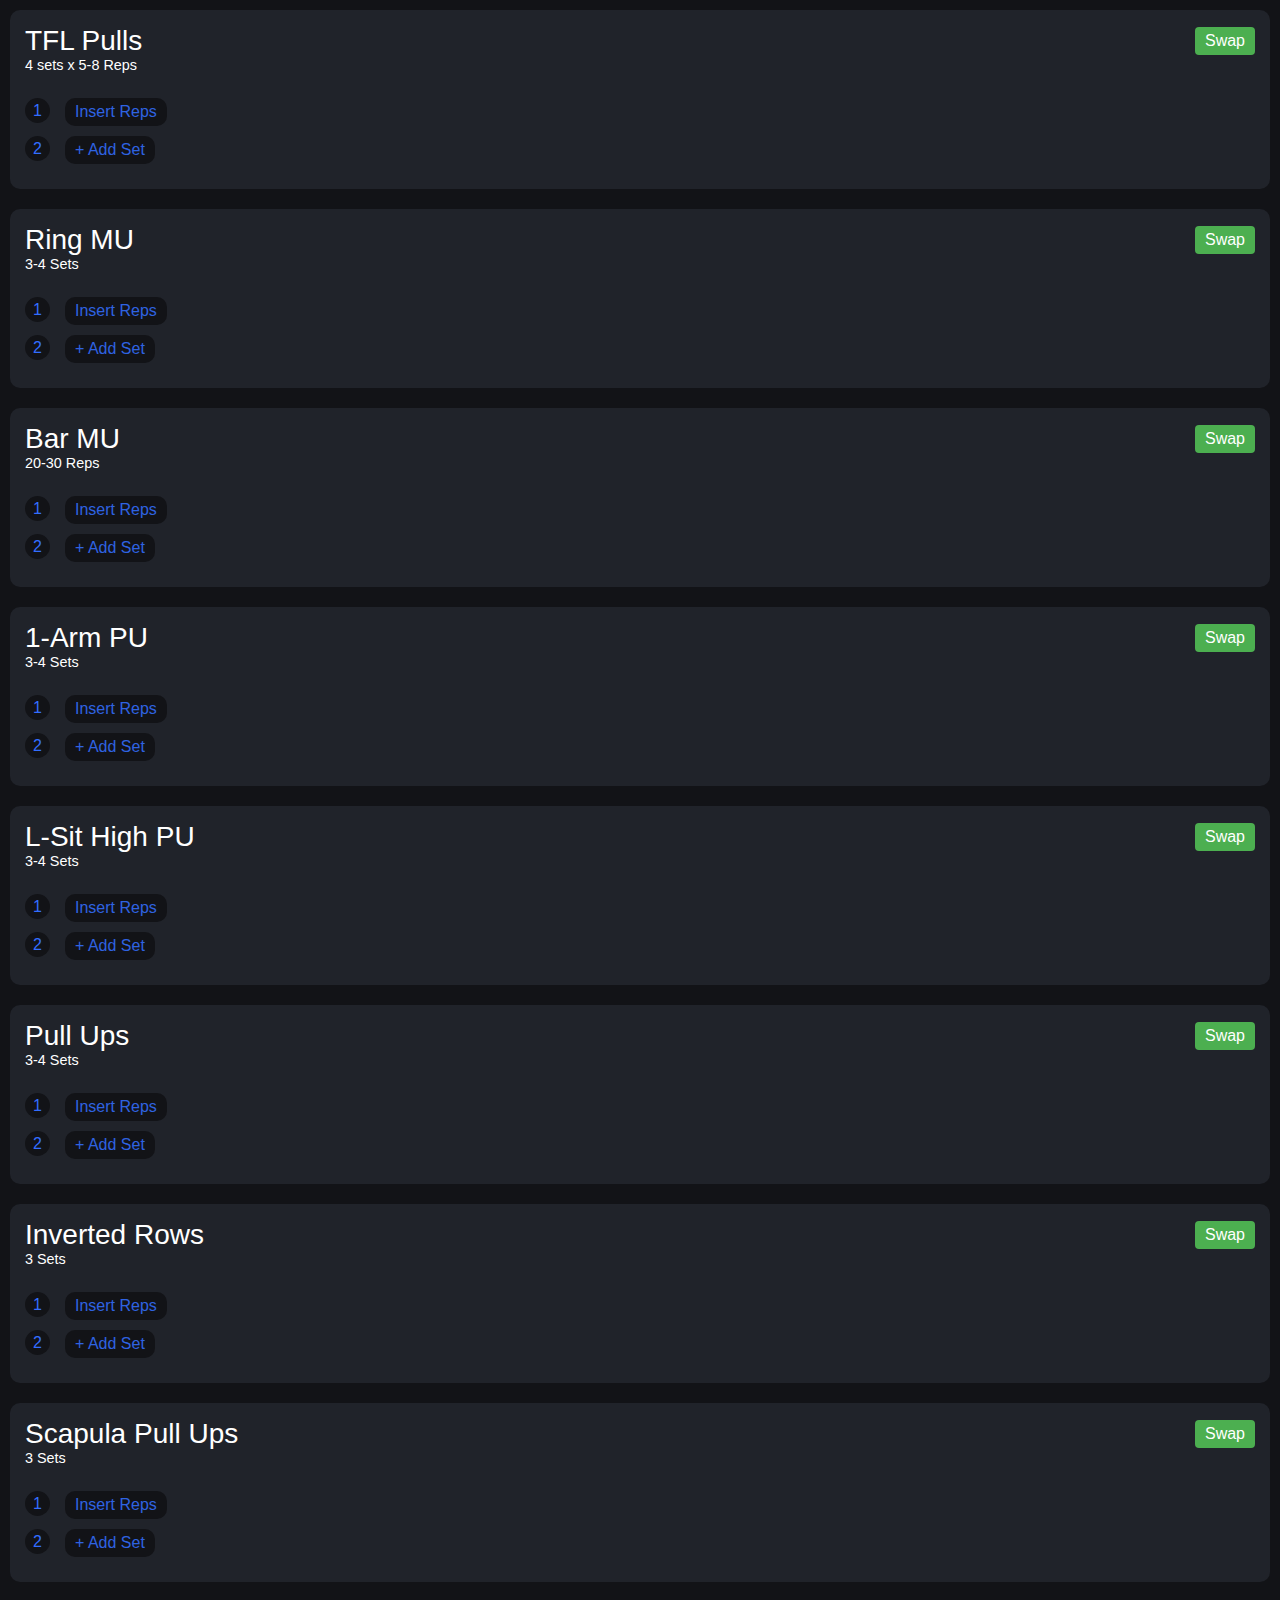
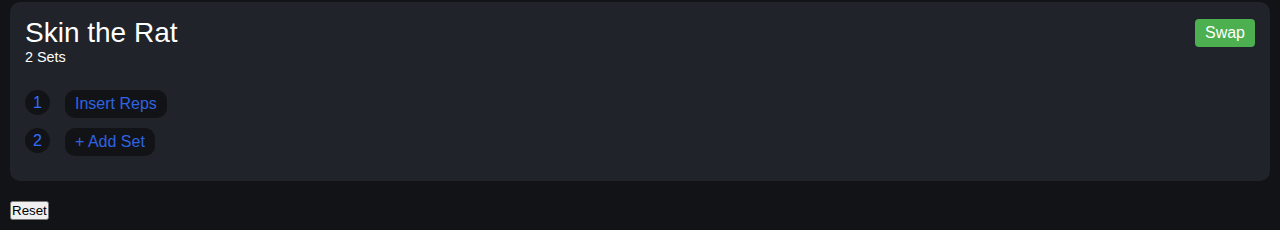
==== index.html @ 36459b15 "Update index.html" ====
<!DOCTYPE html>
<html lang="en">
<head>
    <meta charset="UTF-8">
    <meta name="viewport" content="width=device-width, initial-scale=1.0">
    <title>Workout Tracker</title>
    <link rel="stylesheet" href="modified_styles.css">
</head>
<body>

    <div class="main-content">
      <!-- Exercise Block for TFL Pulls -->
      <div class="exercise-container">
          <div class="exercise-header-flex">
            <div class="exercise-header" id="tfl-pulls-header">TFL Pulls</div>
              <button onclick="swapExercise(this)" class="swap-btn">Swap</button>
          </div>
          <div class="exercise-instructions">4 sets x 5-8 Reps</div>
          <!-- Instructions added here -->
          <ul class="sets-container" id="tfl-pulls-sets">
              <!-- Automatically numbered sets with 'Insert Reps' placeholder -->
              <li class="set">
                <div id="tfl-pulls-set-1" class="rep-info" onclick="editSet(this)">Insert Reps</div>
              </li>
              <!-- The '+ add' button -->
              <li class="set add-set">
                  <div class="rep-info" onclick="addSet('tfl-pulls-sets')">+ Add Set</div>
              </li>
          </ul>
      </div>



        <!-- Exercise Block for Ring MU -->
        <div class="exercise-container">
          <div class="exercise-header-flex">
            <div class="exercise-header" id="ring-mu-header">Ring MU</div>
            <button onclick="swapExercise(this)" class="swap-btn">Swap</button>
          </div>
          <div class="exercise-instructions">3-4 Sets</div>
<!-- Instructions added here -->
            <ul class="sets-container" id="ring-mu-sets">
                <!-- Automatically numbered sets with 'Insert Reps' placeholder -->
                <li class="set">
                  <div id="ring-mu-set-1" class="rep-info" onclick="editSet(this)">Insert Reps</div>
                </li>
                <!-- The '+ add' button -->
                <li class="set add-set">
                    <div class="rep-info"  onclick="addSet('ring-mu-sets')">+ Add Set</div>
                </li>
            </ul>
        </div>

        <!-- Exercise Block for Bar MU -->
        <div class="exercise-container">
          <div class="exercise-header-flex">
            <div class="exercise-header" id="bar-mu-header">Bar MU</div>
            <button onclick="swapExercise(this)" class="swap-btn">Swap</button>
          </div>
          <div class="exercise-instructions">20-30 Reps</div>
<!-- Instructions added here -->
            <ul class="sets-container" id="bar-mu-sets">
                <!-- Automatically numbered sets with 'Insert Reps' placeholder -->
                <li class="set">
                  <div id="bar-mu-set-1" class="rep-info" onclick="editSet(this)">Insert Reps</div>
                </li>
                <!-- The '+ add' button -->
                <li class="set add-set">
                    <div class="rep-info" onclick="addSet('bar-mu-sets')">+ Add Set</div>
                </li>
            </ul>
        </div>

        <!-- Exercise Block for 1 Arm PU -->
        <div class="exercise-container">
          <div class="exercise-header-flex">
            <div class="exercise-header" id="OAPU-header">1-Arm PU</div>
            <button onclick="swapExercise(this)" class="swap-btn">Swap</button>
          </div>
          <div class="exercise-instructions">3-4 Sets</div>
          <!-- Instructions added here -->
            <ul class="sets-container" id="OAPU-sets">
                <!-- Automatically numbered sets with 'Insert Reps' placeholder -->
                <li class="set">
                  <div id="OAPU-set-1" class="rep-info" onclick="editSet(this)">Insert Reps</div>
                </li>
                <!-- The '+ add' button -->
                <li class="set add-set">
                    <div class="rep-info" onclick="addSet('OAPU-sets')">+ Add Set</div>
                </li>
            </ul>
        </div>

        <!-- Exercise Block for L-Sit High PU -->
        <div class="exercise-container">
          <div class="exercise-header-flex">
            <div class="exercise-header" id="LSit-HPU-header">L-Sit High PU</div>
            <button onclick="swapExercise(this)" class="swap-btn">Swap</button>
          </div>
          <div class="exercise-instructions">3-4 Sets</div>
          <!-- Instructions added here -->
            <ul class="sets-container" id="LSit-HPU-sets">
                <!-- Automatically numbered sets with 'Insert Reps' placeholder -->
                <li class="set">
                  <div id="LSit-HPU-set-1" class="rep-info" onclick="editSet(this)">Insert Reps</div>
                </li>
                <!-- The '+ add' button -->
                <li class="set add-set">
                    <div class="rep-info" onclick="addSet('LSit-HPU-sets')">+ Add Set</div>
                </li>
            </ul>
        </div>

        <!-- Exercise Block for Pull Ups -->
        <div class="exercise-container">
          <div class="exercise-header-flex">
            <div class="exercise-header" id="PU-header">Pull Ups</div>
            <button onclick="swapExercise(this)" class="swap-btn">Swap</button>
          </div>
          <div class="exercise-instructions">3-4 Sets</div>
          <!-- Instructions added here -->
            <ul class="sets-container" id="PU-sets">
                <!-- Automatically numbered sets with 'Insert Reps' placeholder -->
                <li class="set">
                  <div id="PU-set-1" class="rep-info" onclick="editSet(this)">Insert Reps</div>
                </li>
                <!-- The '+ add' button -->
                <li class="set add-set">
                    <div class="rep-info" onclick="addSet('PU-sets')">+ Add Set</div>
                </li>
            </ul>
        </div>

        <!-- Exercise Block for Inverted Rows -->
        <div class="exercise-container">
          <div class="exercise-header-flex">
            <div class="exercise-header" id="IR-header">Inverted Rows</div>
            <button onclick="swapExercise(this)" class="swap-btn">Swap</button>
          </div>
          <div class="exercise-instructions">3 Sets</div>
          <!-- Instructions added here -->
            <ul class="sets-container" id="IR-sets">
                <!-- Automatically numbered sets with 'Insert Reps' placeholder -->
                <li class="set">
                  <div id="IR-set-1" class="rep-info" onclick="editSet(this)">Insert Reps</div>
                </li>
                <!-- The '+ add' button -->
                <li class="set add-set">
                    <div class="rep-info" onclick="addSet('IR-sets')">+ Add Set</div>
                </li>
            </ul>
        </div>

        <!-- Exercise Block for Scapula Pull Ups -->
        <div class="exercise-container">
          <div class="exercise-header-flex">
            <div class="exercise-header" id="SCPU-header">Scapula Pull Ups</div>
            <button onclick="swapExercise(this)" class="swap-btn">Swap</button>
          </div>
          <div class="exercise-instructions">3 Sets</div>
          <!-- Instructions added here -->
            <ul class="sets-container" id="SCPU-sets">
                <!-- Automatically numbered sets with 'Insert Reps' placeholder -->
                <li class="set">
                  <div id="SCPU-set-1" class="rep-info" onclick="editSet(this)">Insert Reps</div>
                </li>
                <!-- The '+ add' button -->
                <li class="set add-set">
                    <div class="rep-info" onclick="addSet('SCPU-sets')">+ Add Set</div>
                </li>
            </ul>
        </div>

        <!-- Exercise Block for Skin the Rat -->
        <div class="exercise-container">
          <div class="exercise-header-flex">
            <div class="exercise-header" id="STR-header">Skin the Rat</div>
            <button onclick="swapExercise(this)" class="swap-btn">Swap</button>
          </div>
          <div class="exercise-instructions">2 Sets</div>
          <!-- Instructions added here -->
            <ul class="sets-container" id="STR-sets">
                <!-- Automatically numbered sets with 'Insert Reps' placeholder -->
                <li class="set">
                  <div id="STR-set-1" class="rep-info" onclick="editSet(this)">Insert Reps</div>
                </li>
                <!-- The '+ add' button -->
                <li class="set add-set">
                    <div class="rep-info" onclick="addSet('STR-sets')">+ Add Set</div>
                </li>
            </ul>
        </div>

        <button id="reset-button">Reset</button>

        <!-- Add more exercises as needed -->
    </div>


    <script src="modified_scripts.js"></script>

</body>
</html>



    </div>
---- modified_styles.css ----
/* Basic Reset */
* {
    margin: 0;
    padding: 0;
    box-sizing: border-box;
}

/* Font setup */
body {
    font-family: 'Arial', sans-serif;
    background: #121317; /* Dark background color */
    color: #336EFF; /* Blueish fill-in text color */
}

/* Main content styles */
.main-content {
    padding: 10px;
    color: #336EFF; /* Blueish fill-in text color */
}

/* Container for the exercise section */
.exercise-container {
    background: #20232a; /* Darker gray background color */
    border-radius: 10px; /* Rounded corners for the container */
    padding: 15px;
    margin-bottom: 20px; /* Space between containers */
}

/* Exercise header within the container */
.exercise-header {
    color: #FFFFFF; /* White-ish header text color */
    font-size: 1.75em; /* Example size for headers */
}

/* Styles for the exercise instructions text */
.exercise-instructions {
    color: #FFFFFF; /* Same white color as exercise header */
    font-size: 0.9em; /* Slightly smaller than the exercise title */
    margin-bottom: 25px; /* Spacing between the instructions and the sets */
}

/* Styles for the overall container of sets */
.sets-container {
    counter-reset: set-counter; /* Create a new instance of the counter */
}

/* Style each set as a list item */
.set {
    counter-increment: set-counter; /* Increment the counter for each set */
    list-style: none; /* Remove default list styling */
    position: relative; /* To position the set number */
    padding-left: 40px; /* Make room for the set number */
    margin-bottom: 10px; /* Space between sets */
}

/* Circle-element for the set numbers */
.set:before {
    content: counter(set-counter); /* Display the current counter number */
    position: absolute;
    left: 0; /* Align to the left side */
    top: 0; /* Align to the top of the list item */
    height: 25px;
    width: 25px;
    background-color: #121317; /* Mid gray background color */
    border-radius: 50%; /* Circular shape */
    text-align: center;
    line-height: 25px; /* Vertically center the text */
    color: #336EFF; /* Blue text */
}

/* Styling for the rounded edge rectangles around the weight x reps x RPE */
.rep-info {
    background-color: #121317; /* Dark background color */
    border-radius: 10px; /* Rounded corners for the rep info */
    display: inline-block;
    padding: 5px 10px;
    margin-right: 5px;
    color: #2F63E2; /* Blue text */
    cursor: pointer; /* Indicates clickable element */
}

/* Prompt styling */
.prompt {
    position: fixed;
    top: 50%;
    left: 50%;
    transform: translate(-50%, -50%);
    background: #20232a; /* Matching exercise container background */
    padding: 20px;
    border-radius: 10px;
    box-shadow: 0 0 10px rgba(0, 0, 0, 0.5);
    z-index: 1000; /* Make sure it's on top of other elements */
    color: #FFFFFF; /* Text color for the prompt */
    font-family: 'Arial', sans-serif; /* Match body font */
    text-align: center; /* Center the text inside the prompt */
}

/* Styles for the select dropdown within the prompt */
.prompt select {
    padding: 5px;
    margin-bottom: 10px;
    background-color: #121317; /* Dark background color */
    color: #2F63E2; /* Blue text color */
    border: 1px solid #336EFF; /* Blue border */
    border-radius: 4px;
    font-size: 1em;
}

/* Styles for the number input within the prompt */
.prompt input[type="number"] {
    padding: 5px;
    margin-bottom: 10px;
    background-color: #121317; /* Darker background for input */
    color: #2F63E2; /* Blue text color to match the scheme */
    border: 1px solid #336EFF; /* Blue border to match the scheme */
    border-radius: 4px;
    font-size: 1em;
}

/* Styles for buttons within the prompt */
.prompt button {
    padding: 5px 10px;
    margin-right: 5px;
    background-color: #336EFF; /* Blue background for buttons */
    color: #FFFFFF; /* White text color for buttons */
    border: none;
    border-radius: 4px;
    cursor: pointer;
    font-size: 1em;
}

.prompt button:hover {
    background-color: #1d1f25; /* Darken background on hover */
    color: #4574e5; /* Lighten text color on hover */
}

/* Footer styles */
footer {
    background: #20232a; /* Dark gray footer background color */
    color: #FFFFFF; /* White-ish footer text color */
    text-align: center;
    padding: 10px;
    position: fixed;
    bottom: 0;
    width: 100%;
}

/* Style for the swap buttons */
.swap-btn {
    margin-left: 10px;
    padding: 5px 10px;
    background-color: #4CAF50; /* Green background */
    color: white;
    border: none;
    border-radius: 4px;
    cursor: pointer;
    font-size: 1rem;
}

.swap-btn:hover {
    background-color: #45a049;
}

.exercise-header-flex {
    display: flex;
    justify-content: space-between;
    align-items: center;
}

.exercise-header {
    flex-grow: 1;
}

/* Hover and active states for .rep-info and .add-set buttons */
.rep-info:hover, .add-set:hover {
    background-color: #1d1f25; /* Example hover color */
    color: #4574e5; /* Example hover text color */
}

.rep-info:active, .add-set:active {
    background-color: #1d1f25; /* Darker background color for active state */
    color: #4574e5; /* Lighter text color for active state */
}

/* Specific hover and active states for .add-set to avoid entire row highlight */
.add-set:hover > .rep-info, .add-set:active > .rep-info {
    background-color: #1d1f25; /* Darken button background on hover/click */
    color: #4574e5; /* Change text color on hover/click */
}

/* Ensure the hover and active states are not applied to the list item */
.set:hover, .set:active {
    background-color: transparent; /* Clear any hover or active state styles */
}
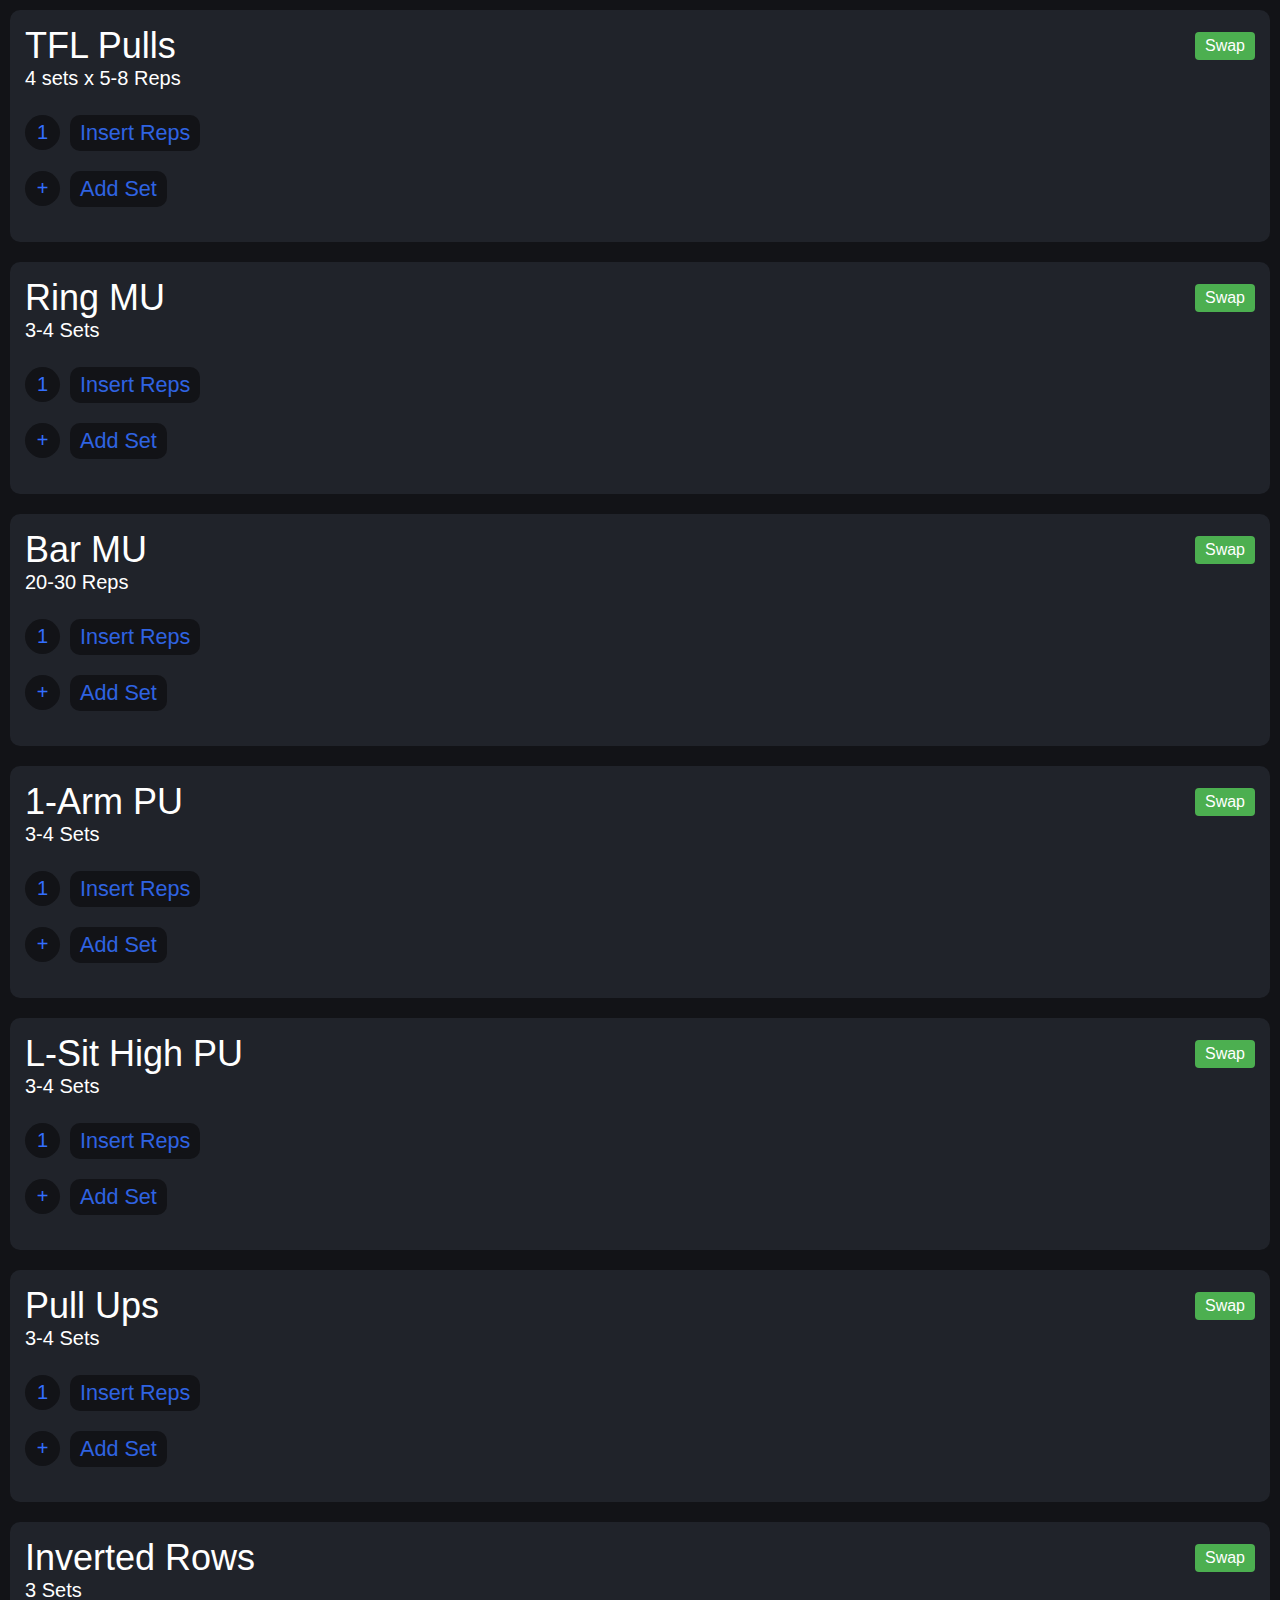
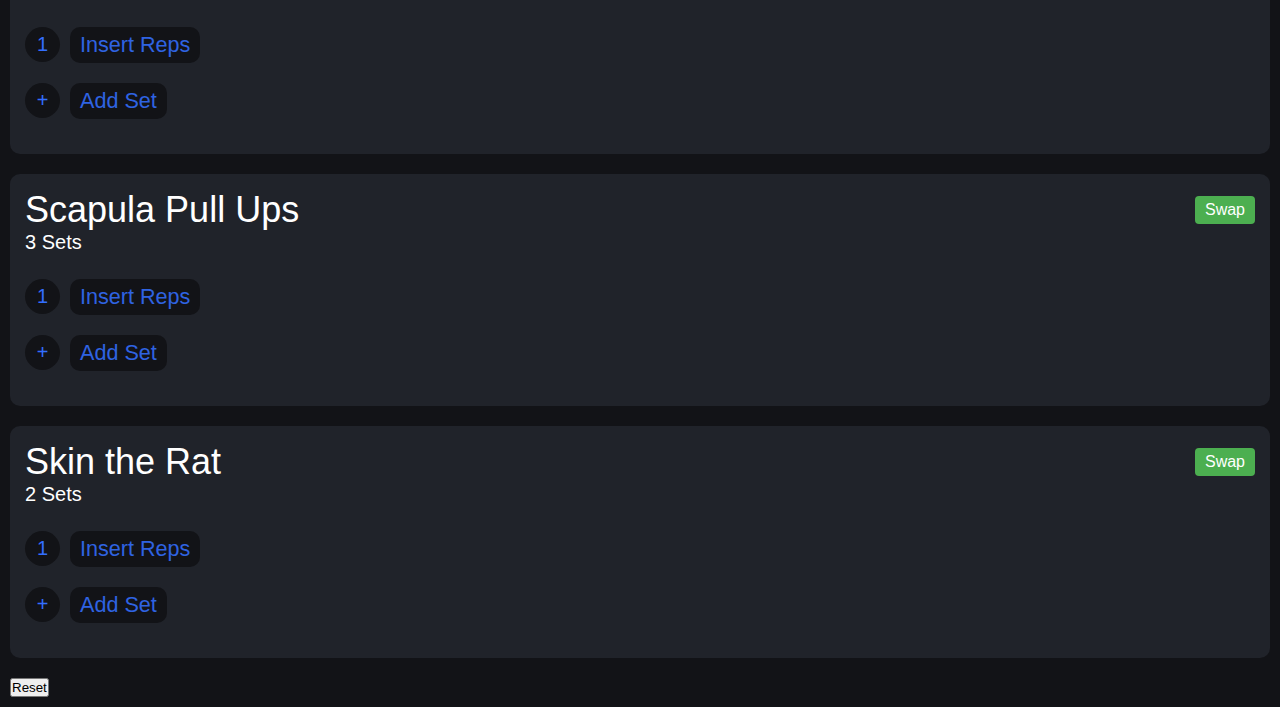
==== commit e84feb7c: "Update index.html" ====
--- a/index.html
+++ b/index.html
@@ -24,7 +24,7 @@
               </li>
               <!-- The '+ add' button -->
               <li class="set add-set">
-                  <div class="rep-info" onclick="addSet('tfl-pulls-sets')">+ Add Set</div>
+                  <div class="rep-info" onclick="addSet('tfl-pulls-sets')">Add Set</div>
               </li>
           </ul>
       </div>
@@ -46,7 +46,7 @@
                 </li>
                 <!-- The '+ add' button -->
                 <li class="set add-set">
-                    <div class="rep-info"  onclick="addSet('ring-mu-sets')">+ Add Set</div>
+                    <div class="rep-info"  onclick="addSet('ring-mu-sets')">Add Set</div>
                 </li>
             </ul>
         </div>
@@ -66,7 +66,7 @@
                 </li>
                 <!-- The '+ add' button -->
                 <li class="set add-set">
-                    <div class="rep-info" onclick="addSet('bar-mu-sets')">+ Add Set</div>
+                    <div class="rep-info" onclick="addSet('bar-mu-sets')">Add Set</div>
                 </li>
             </ul>
         </div>
@@ -86,7 +86,7 @@
                 </li>
                 <!-- The '+ add' button -->
                 <li class="set add-set">
-                    <div class="rep-info" onclick="addSet('OAPU-sets')">+ Add Set</div>
+                    <div class="rep-info" onclick="addSet('OAPU-sets')">Add Set</div>
                 </li>
             </ul>
         </div>
@@ -106,7 +106,7 @@
                 </li>
                 <!-- The '+ add' button -->
                 <li class="set add-set">
-                    <div class="rep-info" onclick="addSet('LSit-HPU-sets')">+ Add Set</div>
+                    <div class="rep-info" onclick="addSet('LSit-HPU-sets')">Add Set</div>
                 </li>
             </ul>
         </div>
@@ -126,7 +126,7 @@
                 </li>
                 <!-- The '+ add' button -->
                 <li class="set add-set">
-                    <div class="rep-info" onclick="addSet('PU-sets')">+ Add Set</div>
+                    <div class="rep-info" onclick="addSet('PU-sets')">Add Set</div>
                 </li>
             </ul>
         </div>
@@ -146,7 +146,7 @@
                 </li>
                 <!-- The '+ add' button -->
                 <li class="set add-set">
-                    <div class="rep-info" onclick="addSet('IR-sets')">+ Add Set</div>
+                    <div class="rep-info" onclick="addSet('IR-sets')">Add Set</div>
                 </li>
             </ul>
         </div>
@@ -166,7 +166,7 @@
                 </li>
                 <!-- The '+ add' button -->
                 <li class="set add-set">
-                    <div class="rep-info" onclick="addSet('SCPU-sets')">+ Add Set</div>
+                    <div class="rep-info" onclick="addSet('SCPU-sets')">Add Set</div>
                 </li>
             </ul>
         </div>
@@ -186,7 +186,7 @@
                 </li>
                 <!-- The '+ add' button -->
                 <li class="set add-set">
-                    <div class="rep-info" onclick="addSet('STR-sets')">+ Add Set</div>
+                    <div class="rep-info" onclick="addSet('STR-sets')">Add Set</div>
                 </li>
             </ul>
         </div>
--- a/modified_styles.css
+++ b/modified_styles.css
@@ -29,13 +29,13 @@
 /* Exercise header within the container */
 .exercise-header {
     color: #FFFFFF; /* White-ish header text color */
-    font-size: 1.75em; /* Example size for headers */
+    font-size: 2.25rem; /* Example size for headers */
 }
 
 /* Styles for the exercise instructions text */
 .exercise-instructions {
     color: #FFFFFF; /* Same white color as exercise header */
-    font-size: 0.9em; /* Slightly smaller than the exercise title */
+    font-size: 1.25rem; /* Slightly smaller than the exercise title */
     margin-bottom: 25px; /* Spacing between the instructions and the sets */
 }
 
@@ -50,7 +50,7 @@
     list-style: none; /* Remove default list styling */
     position: relative; /* To position the set number */
     padding-left: 40px; /* Make room for the set number */
-    margin-bottom: 10px; /* Space between sets */
+    margin-bottom: 20px; /* Space between sets */
 }
 
 /* Circle-element for the set numbers */
@@ -59,13 +59,14 @@
     position: absolute;
     left: 0; /* Align to the left side */
     top: 0; /* Align to the top of the list item */
-    height: 25px;
-    width: 25px;
+    height: 35px;
+    width: 35px;
     background-color: #121317; /* Mid gray background color */
     border-radius: 50%; /* Circular shape */
     text-align: center;
-    line-height: 25px; /* Vertically center the text */
+    line-height: 35px; /* Vertically center the text */
     color: #336EFF; /* Blue text */
+    font-size: 1.25rem;
 }
 
 /* Styling for the rounded edge rectangles around the weight x reps x RPE */
@@ -75,8 +76,10 @@
     display: inline-block;
     padding: 5px 10px;
     margin-right: 5px;
+    margin-left : 5px;
     color: #2F63E2; /* Blue text */
     cursor: pointer; /* Indicates clickable element */
+    font-size: 1.35rem;
 }
 
 /* Prompt styling */
@@ -104,6 +107,17 @@
     border: 1px solid #336EFF; /* Blue border */
     border-radius: 4px;
     font-size: 1em;
+    width: 100%; /* Make the dropdown full width within the prompt */
+    -webkit-appearance: none; /* Removes default styling in WebKit browsers */
+    -moz-appearance: none; /* Removes default styling in Firefox */
+}
+
+/* Optionally, add a custom arrow indicator for the select dropdown */
+.prompt select {
+    background-image: url('data:image/svg+xml;utf8,<svg fill="%232F63E2" height="24" viewBox="0 0 24 24" width="24" xmlns="http://www.w3.org/2000/svg"><path d="M7 10l5 5 5-5z"/></svg>');
+    background-repeat: no-repeat;
+    background-position: right 5px top 50%;
+    background-size: 12px;
 }
 
 /* Styles for the number input within the prompt */
@@ -115,6 +129,13 @@
     border: 1px solid #336EFF; /* Blue border to match the scheme */
     border-radius: 4px;
     font-size: 1em;
+    -moz-appearance: textfield; /* Removes spinner in Firefox */
+}
+
+.prompt input[type="number"]::-webkit-outer-spin-button,
+.prompt input[type="number"]::-webkit-inner-spin-button {
+    -webkit-appearance: none;
+    margin: 0; /* Removes spinner in Chrome, Edge, and Safari */
 }
 
 /* Styles for buttons within the prompt */
@@ -171,6 +192,29 @@
     flex-grow: 1;
 }
 
+/* Specific styles for the .add-set list item */
+.add-set {
+    display: flex; /* Use flex layout to align the button to the left */
+    justify-content: flex-start; /* Align the button to the left */
+}
+
+/* Styles for the .rep-info within .add-set to ensure correct styling and functionality */
+.add-set .rep-info {
+    cursor: pointer; /* Ensure the cursor changes to pointer only over the button */
+    padding: 5px 10px; /* Adjust padding as needed */
+}
+
+/* Hover and active states for .add-set */
+.add-set .rep-info:hover {
+    background-color: #1d1f25; /* Example hover color */
+    color: #4574e5; /* Example hover text color */
+}
+
+.add-set .rep-info:active {
+    background-color: #1d1f25; /* Darker background color for active state */
+    color: #4574e5; /* Lighter text color for active state */
+}
+
 /* Hover and active states for .rep-info and .add-set buttons */
 .rep-info:hover, .add-set:hover {
     background-color: #1d1f25; /* Example hover color */
@@ -182,13 +226,22 @@
     color: #4574e5; /* Lighter text color for active state */
 }
 
-/* Specific hover and active states for .add-set to avoid entire row highlight */
-.add-set:hover > .rep-info, .add-set:active > .rep-info {
-    background-color: #1d1f25; /* Darken button background on hover/click */
-    color: #4574e5; /* Change text color on hover/click */
-}
-
 /* Ensure the hover and active states are not applied to the list item */
 .set:hover, .set:active {
     background-color: transparent; /* Clear any hover or active state styles */
 }
+
+.add-set:before {
+    content: '+'; /* Display the plus symbol */
+    position: absolute;
+    left: 0; /* Align as needed */
+    top: 0; /* Align as needed */
+    height: 35px; /* Match the size of your set number circles */
+    width: 35px; /* Match the size of your set number circles */
+    background-color: #121317; /* Consistent with your other circles */
+    border-radius: 50%; /* Circular shape */
+    text-align: center;
+    line-height: 35px; /* Vertically center the '+' symbol */
+    color: #336EFF; /* Consistent text color */
+    font-size: 20px; /* Adjust font size as needed */
+}
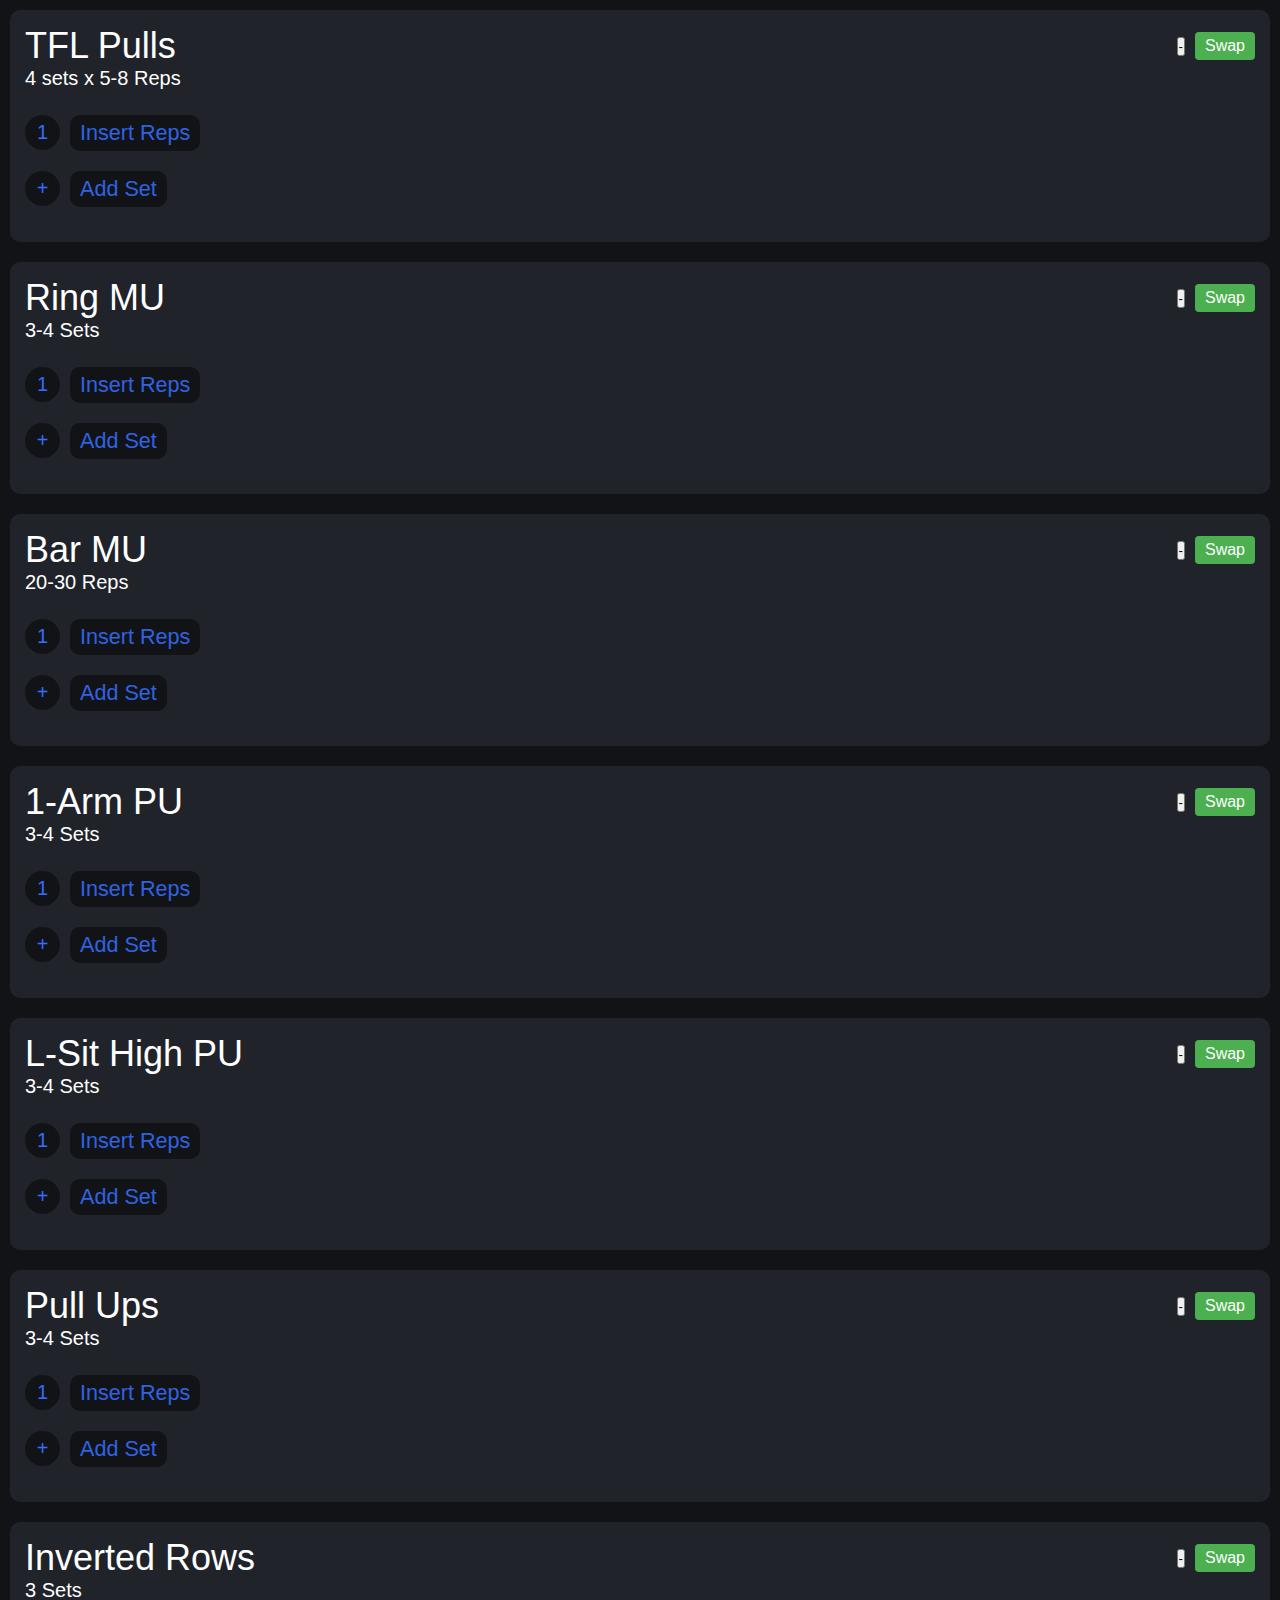
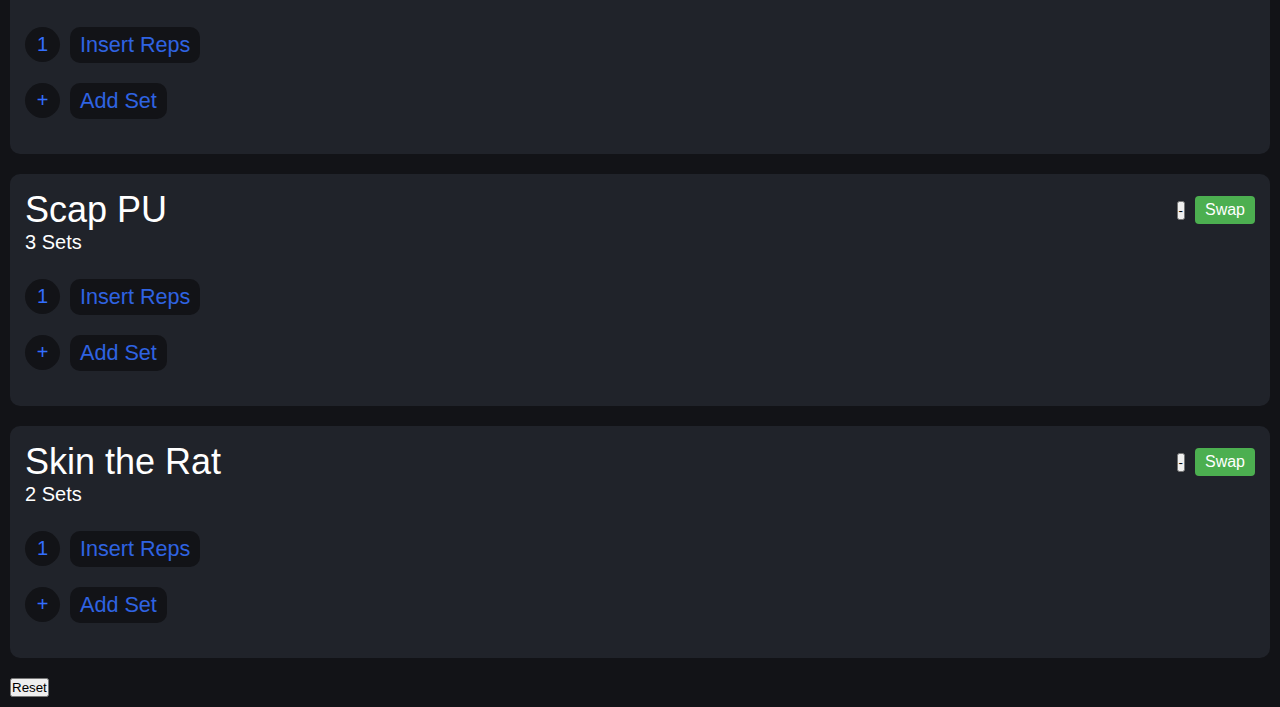
==== commit 9ab219d5: "Update index.html" ====
--- a/index.html
+++ b/index.html
@@ -2,7 +2,7 @@
 <html lang="en">
 <head>
     <meta charset="UTF-8">
-    <meta name="viewport" content="width=device-width, initial-scale=1.0">
+    <meta name="viewport" content="width=device-width, initial-scale=1">
     <title>Workout Tracker</title>
     <link rel="stylesheet" href="modified_styles.css">
 </head>
@@ -13,7 +13,8 @@
       <div class="exercise-container">
           <div class="exercise-header-flex">
             <div class="exercise-header" id="tfl-pulls-header">TFL Pulls</div>
-              <button onclick="swapExercise(this)" class="swap-btn">Swap</button>
+            <button onclick="removeSet(this, 'tfl-pulls-sets')" class="remove-set-btn">-</button>
+            <button onclick="swapExercise(this)" class="swap-btn">Swap</button>
           </div>
           <div class="exercise-instructions">4 sets x 5-8 Reps</div>
           <!-- Instructions added here -->
@@ -35,6 +36,7 @@
         <div class="exercise-container">
           <div class="exercise-header-flex">
             <div class="exercise-header" id="ring-mu-header">Ring MU</div>
+            <button onclick="removeSet(this, 'ring-mu-sets')" class="remove-set-btn">-</button>
             <button onclick="swapExercise(this)" class="swap-btn">Swap</button>
           </div>
           <div class="exercise-instructions">3-4 Sets</div>
@@ -55,6 +57,7 @@
         <div class="exercise-container">
           <div class="exercise-header-flex">
             <div class="exercise-header" id="bar-mu-header">Bar MU</div>
+            <button onclick="removeSet(this, 'bar-mu-sets')" class="remove-set-btn">-</button>
             <button onclick="swapExercise(this)" class="swap-btn">Swap</button>
           </div>
           <div class="exercise-instructions">20-30 Reps</div>
@@ -75,6 +78,7 @@
         <div class="exercise-container">
           <div class="exercise-header-flex">
             <div class="exercise-header" id="OAPU-header">1-Arm PU</div>
+            <button onclick="removeSet(this, 'OAPU-sets')" class="remove-set-btn">-</button>
             <button onclick="swapExercise(this)" class="swap-btn">Swap</button>
           </div>
           <div class="exercise-instructions">3-4 Sets</div>
@@ -95,6 +99,7 @@
         <div class="exercise-container">
           <div class="exercise-header-flex">
             <div class="exercise-header" id="LSit-HPU-header">L-Sit High PU</div>
+            <button onclick="removeSet(this, 'LSit-HPU-sets')" class="remove-set-btn">-</button>
             <button onclick="swapExercise(this)" class="swap-btn">Swap</button>
           </div>
           <div class="exercise-instructions">3-4 Sets</div>
@@ -115,6 +120,7 @@
         <div class="exercise-container">
           <div class="exercise-header-flex">
             <div class="exercise-header" id="PU-header">Pull Ups</div>
+            <button onclick="removeSet(this, 'PU-sets')" class="remove-set-btn">-</button>
             <button onclick="swapExercise(this)" class="swap-btn">Swap</button>
           </div>
           <div class="exercise-instructions">3-4 Sets</div>
@@ -135,6 +141,7 @@
         <div class="exercise-container">
           <div class="exercise-header-flex">
             <div class="exercise-header" id="IR-header">Inverted Rows</div>
+            <button onclick="removeSet(this, 'IR-sets')" class="remove-set-btn">-</button>
             <button onclick="swapExercise(this)" class="swap-btn">Swap</button>
           </div>
           <div class="exercise-instructions">3 Sets</div>
@@ -154,7 +161,8 @@
         <!-- Exercise Block for Scapula Pull Ups -->
         <div class="exercise-container">
           <div class="exercise-header-flex">
-            <div class="exercise-header" id="SCPU-header">Scapula Pull Ups</div>
+            <div class="exercise-header" id="SCPU-header">Scap PU</div>
+            <button onclick="removeSet(this, 'SCPU-sets')" class="remove-set-btn">-</button>
             <button onclick="swapExercise(this)" class="swap-btn">Swap</button>
           </div>
           <div class="exercise-instructions">3 Sets</div>
@@ -175,6 +183,7 @@
         <div class="exercise-container">
           <div class="exercise-header-flex">
             <div class="exercise-header" id="STR-header">Skin the Rat</div>
+            <button onclick="removeSet(this, 'STR-sets')" class="remove-set-btn">-</button>
             <button onclick="swapExercise(this)" class="swap-btn">Swap</button>
           </div>
           <div class="exercise-instructions">2 Sets</div>
--- a/modified_styles.css
+++ b/modified_styles.css
@@ -96,6 +96,7 @@
     color: #FFFFFF; /* Text color for the prompt */
     font-family: 'Arial', sans-serif; /* Match body font */
     text-align: center; /* Center the text inside the prompt */
+    font-size: 1.5rem;
 }
 
 /* Styles for the select dropdown within the prompt */
@@ -245,3 +246,59 @@
     color: #336EFF; /* Consistent text color */
     font-size: 20px; /* Adjust font size as needed */
 }
+
+.prompt .rep-controls {
+    display: flex;
+    align-items: center;
+    justify-content: center;
+    margin: 20px 0; /* Adjust spacing as needed */
+}
+
+.prompt .rep-controls button {
+    font-size: 2.5rem; /* Adjust size as needed */
+    width: 55px; /* Adjust width as needed */
+    height: 45px; /* Adjust height as needed */
+    line-height: 30px; /* Center the text vertically */
+    margin: 0 10px; /* Space out the buttons */
+    border-radius: 10px;
+    /* Additional styling for buttons (background, color, border, etc.) */
+}
+
+.prompt .rep-controls #rep-count {
+    font-size: 1.5rem; /* Match the button text size */
+    min-width: 50px; /* Adjust width as needed */
+    text-align: center;
+    /* Additional styling for the rep count (color, etc.) */
+}
+
+.prompt .prompt-title {
+    font-size: 1.5rem; /* Adjust the font size as needed */
+    color: #FFFFFF; /* Adjust the color as needed */
+    margin-bottom: -10px; /* Space between the title and the rep controls */
+    text-align: center;
+}
+
+/* Use a media query for small screens to adjust button layout */
+@media (max-width: 480px) { /* Adjust breakpoint as needed */
+
+  .prompt {
+      width: 90%; /* Increase the width on small screens to use more of the screen */
+      min-width: auto; /* Override the min-width for small screens if necessary */
+      padding: 20px; /* Ensure enough padding so that content does not touch the edges */
+      box-sizing: border-box; /* Padding and border are included in the width */
+  }
+
+    .prompt .rep-controls button {
+        font-size: 2.5rem; /* Even larger font size for touch targets */
+        width: 55px; /* Adjust width as needed */
+        height: 55px; /* Adjust height as needed */
+        margin: 0 15px; /* Increase margin for better spacing */
+        padding: 10px; /* Increase padding for a larger clickable area */
+    }
+
+    .prompt button {
+        padding: 10px 20px; /* Increase padding for a larger clickable area */
+        margin: 10px 5px; /* Ensure enough margin so that buttons do not touch each other */
+        min-width: 100px; /* Minimum width to keep buttons from becoming too narrow */
+    }
+}
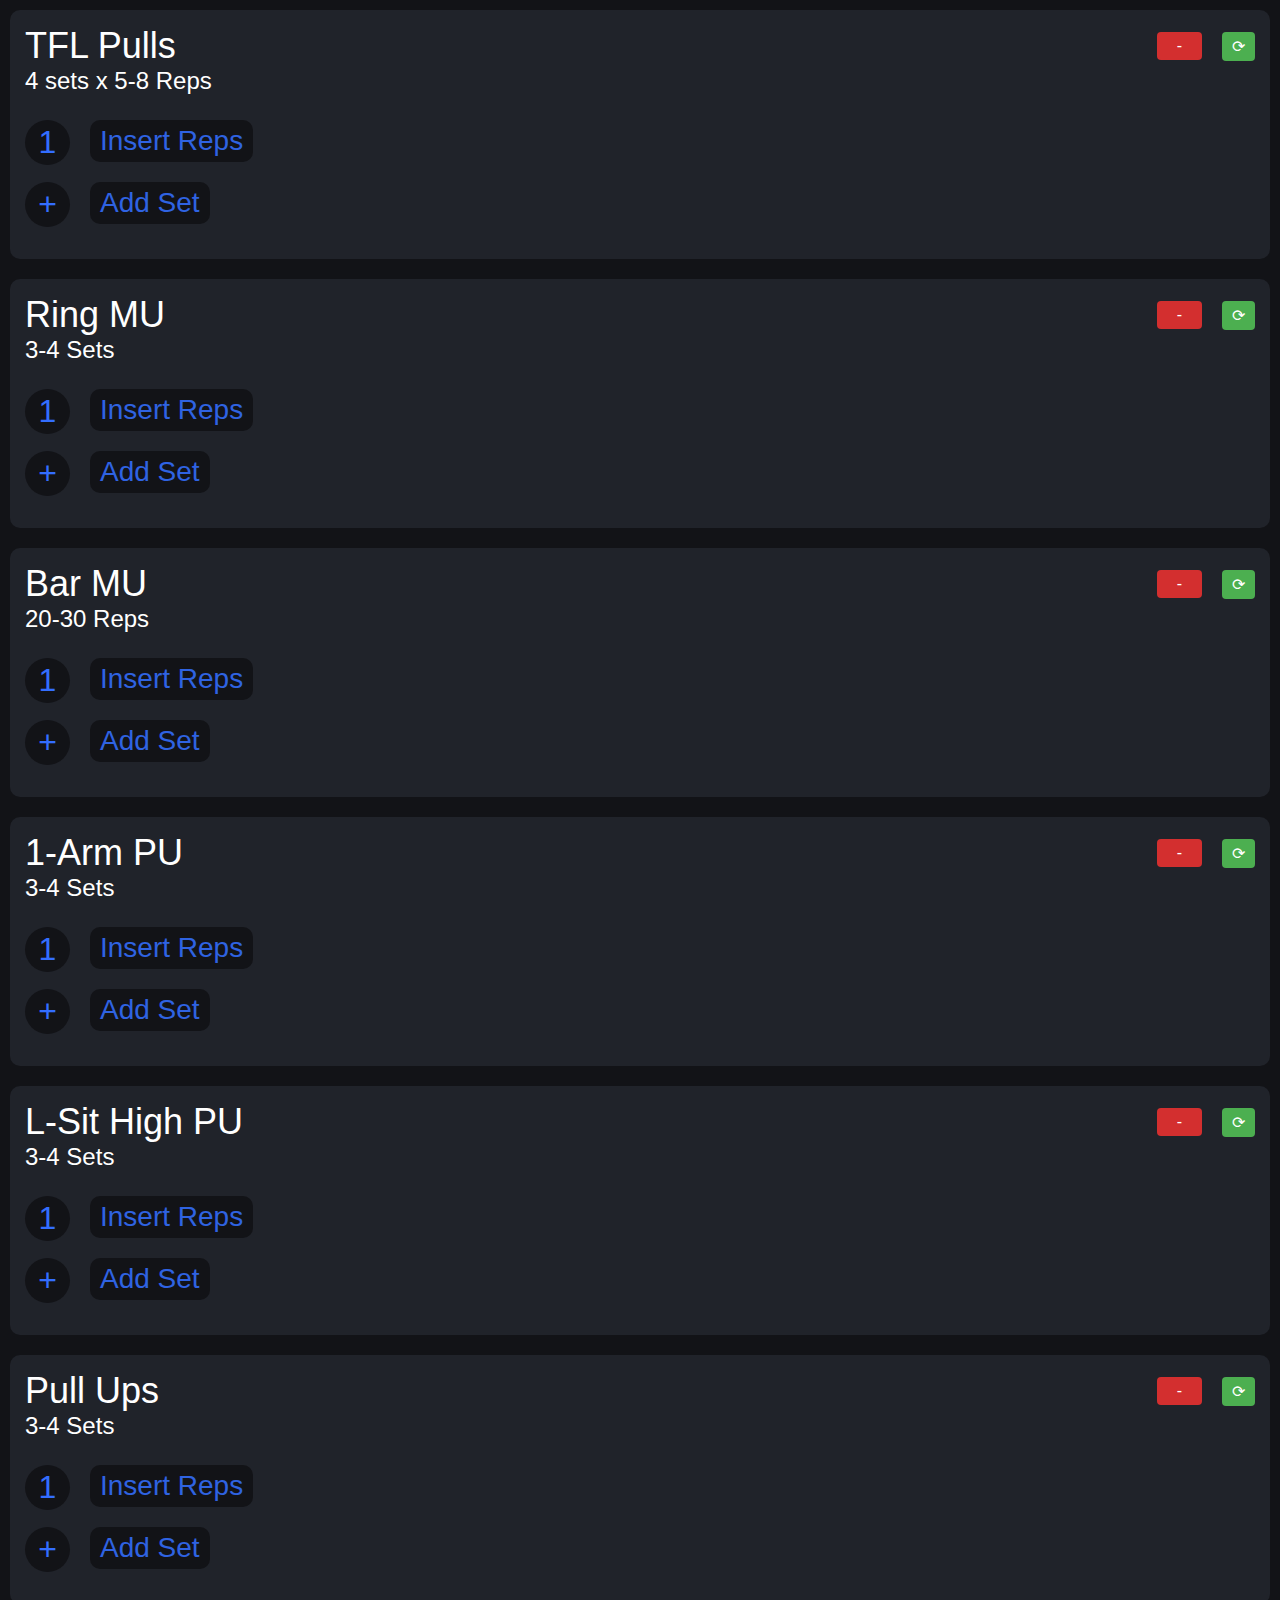
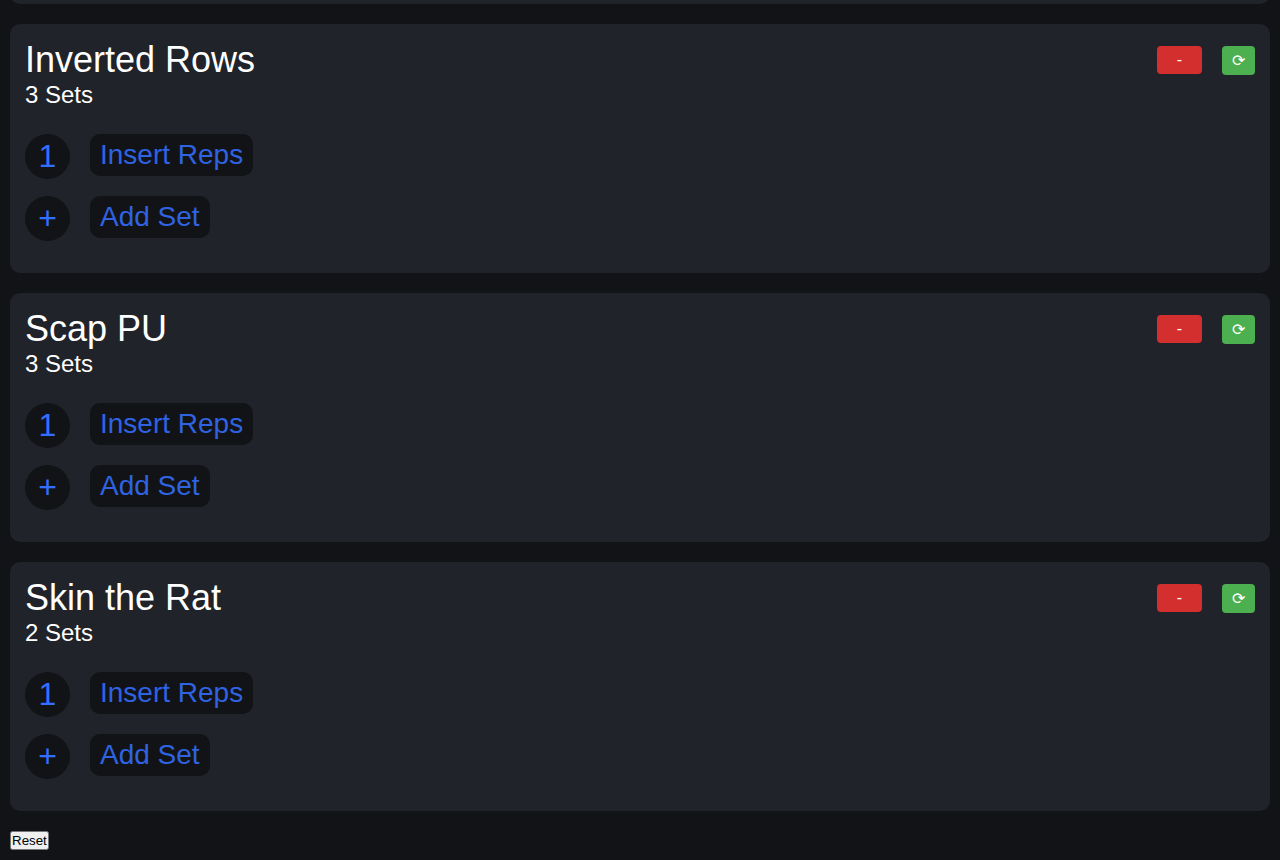
==== commit b4ca4407: "Update index.html" ====
--- a/index.html
+++ b/index.html
@@ -14,7 +14,7 @@
           <div class="exercise-header-flex">
             <div class="exercise-header" id="tfl-pulls-header">TFL Pulls</div>
             <button onclick="removeSet(this, 'tfl-pulls-sets')" class="remove-set-btn">-</button>
-            <button onclick="swapExercise(this)" class="swap-btn">Swap</button>
+            <button onclick="swapExercise(this)" class="swap-btn">⟳</button>
           </div>
           <div class="exercise-instructions">4 sets x 5-8 Reps</div>
           <!-- Instructions added here -->
@@ -37,7 +37,7 @@
           <div class="exercise-header-flex">
             <div class="exercise-header" id="ring-mu-header">Ring MU</div>
             <button onclick="removeSet(this, 'ring-mu-sets')" class="remove-set-btn">-</button>
-            <button onclick="swapExercise(this)" class="swap-btn">Swap</button>
+            <button onclick="swapExercise(this)" class="swap-btn">⟳</button>
           </div>
           <div class="exercise-instructions">3-4 Sets</div>
 <!-- Instructions added here -->
@@ -58,7 +58,7 @@
           <div class="exercise-header-flex">
             <div class="exercise-header" id="bar-mu-header">Bar MU</div>
             <button onclick="removeSet(this, 'bar-mu-sets')" class="remove-set-btn">-</button>
-            <button onclick="swapExercise(this)" class="swap-btn">Swap</button>
+            <button onclick="swapExercise(this)" class="swap-btn">⟳</button>
           </div>
           <div class="exercise-instructions">20-30 Reps</div>
 <!-- Instructions added here -->
@@ -79,7 +79,7 @@
           <div class="exercise-header-flex">
             <div class="exercise-header" id="OAPU-header">1-Arm PU</div>
             <button onclick="removeSet(this, 'OAPU-sets')" class="remove-set-btn">-</button>
-            <button onclick="swapExercise(this)" class="swap-btn">Swap</button>
+            <button onclick="swapExercise(this)" class="swap-btn">⟳</button>
           </div>
           <div class="exercise-instructions">3-4 Sets</div>
           <!-- Instructions added here -->
@@ -100,7 +100,7 @@
           <div class="exercise-header-flex">
             <div class="exercise-header" id="LSit-HPU-header">L-Sit High PU</div>
             <button onclick="removeSet(this, 'LSit-HPU-sets')" class="remove-set-btn">-</button>
-            <button onclick="swapExercise(this)" class="swap-btn">Swap</button>
+            <button onclick="swapExercise(this)" class="swap-btn">⟳</button>
           </div>
           <div class="exercise-instructions">3-4 Sets</div>
           <!-- Instructions added here -->
@@ -121,7 +121,7 @@
           <div class="exercise-header-flex">
             <div class="exercise-header" id="PU-header">Pull Ups</div>
             <button onclick="removeSet(this, 'PU-sets')" class="remove-set-btn">-</button>
-            <button onclick="swapExercise(this)" class="swap-btn">Swap</button>
+            <button onclick="swapExercise(this)" class="swap-btn">⟳</button>
           </div>
           <div class="exercise-instructions">3-4 Sets</div>
           <!-- Instructions added here -->
@@ -142,7 +142,7 @@
           <div class="exercise-header-flex">
             <div class="exercise-header" id="IR-header">Inverted Rows</div>
             <button onclick="removeSet(this, 'IR-sets')" class="remove-set-btn">-</button>
-            <button onclick="swapExercise(this)" class="swap-btn">Swap</button>
+            <button onclick="swapExercise(this)" class="swap-btn">⟳</button>
           </div>
           <div class="exercise-instructions">3 Sets</div>
           <!-- Instructions added here -->
@@ -163,7 +163,7 @@
           <div class="exercise-header-flex">
             <div class="exercise-header" id="SCPU-header">Scap PU</div>
             <button onclick="removeSet(this, 'SCPU-sets')" class="remove-set-btn">-</button>
-            <button onclick="swapExercise(this)" class="swap-btn">Swap</button>
+            <button onclick="swapExercise(this)" class="swap-btn">⟳</button>
           </div>
           <div class="exercise-instructions">3 Sets</div>
           <!-- Instructions added here -->
@@ -184,7 +184,7 @@
           <div class="exercise-header-flex">
             <div class="exercise-header" id="STR-header">Skin the Rat</div>
             <button onclick="removeSet(this, 'STR-sets')" class="remove-set-btn">-</button>
-            <button onclick="swapExercise(this)" class="swap-btn">Swap</button>
+            <button onclick="swapExercise(this)" class="swap-btn">⟳</button>
           </div>
           <div class="exercise-instructions">2 Sets</div>
           <!-- Instructions added here -->
--- a/modified_styles.css
+++ b/modified_styles.css
@@ -35,7 +35,7 @@
 /* Styles for the exercise instructions text */
 .exercise-instructions {
     color: #FFFFFF; /* Same white color as exercise header */
-    font-size: 1.25rem; /* Slightly smaller than the exercise title */
+    font-size: 1.5rem; /* Slightly smaller than the exercise title */
     margin-bottom: 25px; /* Spacing between the instructions and the sets */
 }
 
@@ -59,14 +59,14 @@
     position: absolute;
     left: 0; /* Align to the left side */
     top: 0; /* Align to the top of the list item */
-    height: 35px;
-    width: 35px;
+    height: 45px;
+    width: 45px;
     background-color: #121317; /* Mid gray background color */
     border-radius: 50%; /* Circular shape */
     text-align: center;
-    line-height: 35px; /* Vertically center the text */
+    line-height: 45px; /* Vertically center the text */
     color: #336EFF; /* Blue text */
-    font-size: 1.25rem;
+    font-size: 2rem;
 }
 
 /* Styling for the rounded edge rectangles around the weight x reps x RPE */
@@ -76,10 +76,10 @@
     display: inline-block;
     padding: 5px 10px;
     margin-right: 5px;
-    margin-left : 5px;
+    margin-left : 25px;
     color: #2F63E2; /* Blue text */
     cursor: pointer; /* Indicates clickable element */
-    font-size: 1.35rem;
+    font-size: 1.75rem;
 }
 
 /* Prompt styling */
@@ -237,14 +237,14 @@
     position: absolute;
     left: 0; /* Align as needed */
     top: 0; /* Align as needed */
-    height: 35px; /* Match the size of your set number circles */
-    width: 35px; /* Match the size of your set number circles */
+    height: 45px; /* Match the size of your set number circles */
+    width: 45px; /* Match the size of your set number circles */
     background-color: #121317; /* Consistent with your other circles */
     border-radius: 50%; /* Circular shape */
     text-align: center;
-    line-height: 35px; /* Vertically center the '+' symbol */
+    line-height: 45px; /* Vertically center the '+' symbol */
     color: #336EFF; /* Consistent text color */
-    font-size: 20px; /* Adjust font size as needed */
+    font-size: 2rem; /* Adjust font size as needed */
 }
 
 .prompt .rep-controls {
@@ -255,6 +255,7 @@
 }
 
 .prompt .rep-controls button {
+    background-color: transparent; /* Default background is transparent */
     font-size: 2.5rem; /* Adjust size as needed */
     width: 55px; /* Adjust width as needed */
     height: 45px; /* Adjust height as needed */
@@ -265,7 +266,7 @@
 }
 
 .prompt .rep-controls #rep-count {
-    font-size: 1.5rem; /* Match the button text size */
+    font-size: 2.5rem; /* Match the button text size */
     min-width: 50px; /* Adjust width as needed */
     text-align: center;
     /* Additional styling for the rep count (color, etc.) */
@@ -276,6 +277,25 @@
     color: #FFFFFF; /* Adjust the color as needed */
     margin-bottom: -10px; /* Space between the title and the rep controls */
     text-align: center;
+}
+
+a, button {
+    touch-action: manipulation;
+}
+
+.remove-set-btn {
+    margin-right: 10px; /* Space between the remove button and the exercise header */
+    padding: 5px 20px;
+    background-color: #D32F2F; /* Red background */
+    color: white;
+    border: none;
+    border-radius: 4px;
+    cursor: pointer;
+    font-size: 1rem;
+}
+
+.remove-set-btn:hover {
+    background-color: #C62828; /* Darker red on hover */
 }
 
 /* Use a media query for small screens to adjust button layout */
@@ -290,15 +310,17 @@
 
     .prompt .rep-controls button {
         font-size: 2.5rem; /* Even larger font size for touch targets */
-        width: 55px; /* Adjust width as needed */
-        height: 55px; /* Adjust height as needed */
+        height: 85px; /* Adjust height as needed */
+        width: 75px;
         margin: 0 15px; /* Increase margin for better spacing */
         padding: 10px; /* Increase padding for a larger clickable area */
+        box-sizing: border-box; /* Include padding and border in width and height */
+        min-width: 0; /* Remove minimum width constraint */
     }
 
     .prompt button {
         padding: 10px 20px; /* Increase padding for a larger clickable area */
-        margin: 10px 5px; /* Ensure enough margin so that buttons do not touch each other */
-        min-width: 100px; /* Minimum width to keep buttons from becoming too narrow */
+        margin: 10px 10px; /* Ensure enough margin so that buttons do not touch each other */
+        min-width: 120px; /* Minimum width to keep buttons from becoming too narrow */
     }
 }
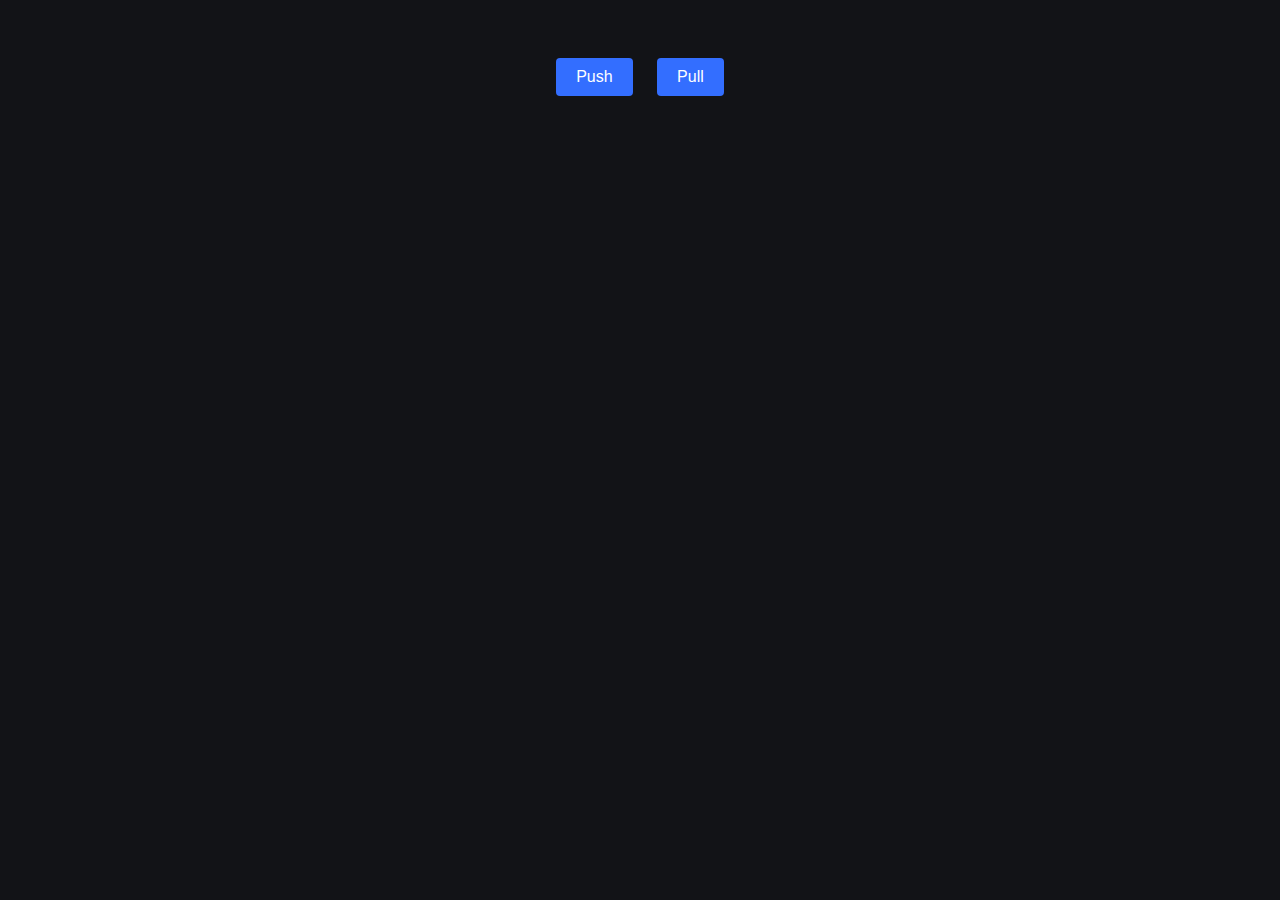
==== commit 3fcc9b6e: "Add files via upload" ====
--- a/index.html
+++ b/index.html
@@ -1,216 +1,20 @@
-<!DOCTYPE html>
-<html lang="en">
-<head>
-    <meta charset="UTF-8">
-    <meta name="viewport" content="width=device-width, initial-scale=1">
-    <title>Workout Tracker</title>
-    <link rel="stylesheet" href="modified_styles.css">
-</head>
-<body>
-
-    <div class="main-content">
-      <!-- Exercise Block for TFL Pulls -->
-      <div class="exercise-container">
-          <div class="exercise-header-flex">
-            <div class="exercise-header" id="tfl-pulls-header">TFL Pulls</div>
-            <button onclick="removeSet(this, 'tfl-pulls-sets')" class="remove-set-btn">-</button>
-            <button onclick="swapExercise(this)" class="swap-btn">⟳</button>
-          </div>
-          <div class="exercise-instructions">4 sets x 5-8 Reps</div>
-          <!-- Instructions added here -->
-          <ul class="sets-container" id="tfl-pulls-sets">
-              <!-- Automatically numbered sets with 'Insert Reps' placeholder -->
-              <li class="set">
-                <div id="tfl-pulls-set-1" class="rep-info" onclick="editSet(this)">Insert Reps</div>
-              </li>
-              <!-- The '+ add' button -->
-              <li class="set add-set">
-                  <div class="rep-info" onclick="addSet('tfl-pulls-sets')">Add Set</div>
-              </li>
-          </ul>
-      </div>
-
-
-
-        <!-- Exercise Block for Ring MU -->
-        <div class="exercise-container">
-          <div class="exercise-header-flex">
-            <div class="exercise-header" id="ring-mu-header">Ring MU</div>
-            <button onclick="removeSet(this, 'ring-mu-sets')" class="remove-set-btn">-</button>
-            <button onclick="swapExercise(this)" class="swap-btn">⟳</button>
-          </div>
-          <div class="exercise-instructions">3-4 Sets</div>
-<!-- Instructions added here -->
-            <ul class="sets-container" id="ring-mu-sets">
-                <!-- Automatically numbered sets with 'Insert Reps' placeholder -->
-                <li class="set">
-                  <div id="ring-mu-set-1" class="rep-info" onclick="editSet(this)">Insert Reps</div>
-                </li>
-                <!-- The '+ add' button -->
-                <li class="set add-set">
-                    <div class="rep-info"  onclick="addSet('ring-mu-sets')">Add Set</div>
-                </li>
-            </ul>
-        </div>
-
-        <!-- Exercise Block for Bar MU -->
-        <div class="exercise-container">
-          <div class="exercise-header-flex">
-            <div class="exercise-header" id="bar-mu-header">Bar MU</div>
-            <button onclick="removeSet(this, 'bar-mu-sets')" class="remove-set-btn">-</button>
-            <button onclick="swapExercise(this)" class="swap-btn">⟳</button>
-          </div>
-          <div class="exercise-instructions">20-30 Reps</div>
-<!-- Instructions added here -->
-            <ul class="sets-container" id="bar-mu-sets">
-                <!-- Automatically numbered sets with 'Insert Reps' placeholder -->
-                <li class="set">
-                  <div id="bar-mu-set-1" class="rep-info" onclick="editSet(this)">Insert Reps</div>
-                </li>
-                <!-- The '+ add' button -->
-                <li class="set add-set">
-                    <div class="rep-info" onclick="addSet('bar-mu-sets')">Add Set</div>
-                </li>
-            </ul>
-        </div>
-
-        <!-- Exercise Block for 1 Arm PU -->
-        <div class="exercise-container">
-          <div class="exercise-header-flex">
-            <div class="exercise-header" id="OAPU-header">1-Arm PU</div>
-            <button onclick="removeSet(this, 'OAPU-sets')" class="remove-set-btn">-</button>
-            <button onclick="swapExercise(this)" class="swap-btn">⟳</button>
-          </div>
-          <div class="exercise-instructions">3-4 Sets</div>
-          <!-- Instructions added here -->
-            <ul class="sets-container" id="OAPU-sets">
-                <!-- Automatically numbered sets with 'Insert Reps' placeholder -->
-                <li class="set">
-                  <div id="OAPU-set-1" class="rep-info" onclick="editSet(this)">Insert Reps</div>
-                </li>
-                <!-- The '+ add' button -->
-                <li class="set add-set">
-                    <div class="rep-info" onclick="addSet('OAPU-sets')">Add Set</div>
-                </li>
-            </ul>
-        </div>
-
-        <!-- Exercise Block for L-Sit High PU -->
-        <div class="exercise-container">
-          <div class="exercise-header-flex">
-            <div class="exercise-header" id="LSit-HPU-header">L-Sit High PU</div>
-            <button onclick="removeSet(this, 'LSit-HPU-sets')" class="remove-set-btn">-</button>
-            <button onclick="swapExercise(this)" class="swap-btn">⟳</button>
-          </div>
-          <div class="exercise-instructions">3-4 Sets</div>
-          <!-- Instructions added here -->
-            <ul class="sets-container" id="LSit-HPU-sets">
-                <!-- Automatically numbered sets with 'Insert Reps' placeholder -->
-                <li class="set">
-                  <div id="LSit-HPU-set-1" class="rep-info" onclick="editSet(this)">Insert Reps</div>
-                </li>
-                <!-- The '+ add' button -->
-                <li class="set add-set">
-                    <div class="rep-info" onclick="addSet('LSit-HPU-sets')">Add Set</div>
-                </li>
-            </ul>
-        </div>
-
-        <!-- Exercise Block for Pull Ups -->
-        <div class="exercise-container">
-          <div class="exercise-header-flex">
-            <div class="exercise-header" id="PU-header">Pull Ups</div>
-            <button onclick="removeSet(this, 'PU-sets')" class="remove-set-btn">-</button>
-            <button onclick="swapExercise(this)" class="swap-btn">⟳</button>
-          </div>
-          <div class="exercise-instructions">3-4 Sets</div>
-          <!-- Instructions added here -->
-            <ul class="sets-container" id="PU-sets">
-                <!-- Automatically numbered sets with 'Insert Reps' placeholder -->
-                <li class="set">
-                  <div id="PU-set-1" class="rep-info" onclick="editSet(this)">Insert Reps</div>
-                </li>
-                <!-- The '+ add' button -->
-                <li class="set add-set">
-                    <div class="rep-info" onclick="addSet('PU-sets')">Add Set</div>
-                </li>
-            </ul>
-        </div>
-
-        <!-- Exercise Block for Inverted Rows -->
-        <div class="exercise-container">
-          <div class="exercise-header-flex">
-            <div class="exercise-header" id="IR-header">Inverted Rows</div>
-            <button onclick="removeSet(this, 'IR-sets')" class="remove-set-btn">-</button>
-            <button onclick="swapExercise(this)" class="swap-btn">⟳</button>
-          </div>
-          <div class="exercise-instructions">3 Sets</div>
-          <!-- Instructions added here -->
-            <ul class="sets-container" id="IR-sets">
-                <!-- Automatically numbered sets with 'Insert Reps' placeholder -->
-                <li class="set">
-                  <div id="IR-set-1" class="rep-info" onclick="editSet(this)">Insert Reps</div>
-                </li>
-                <!-- The '+ add' button -->
-                <li class="set add-set">
-                    <div class="rep-info" onclick="addSet('IR-sets')">Add Set</div>
-                </li>
-            </ul>
-        </div>
-
-        <!-- Exercise Block for Scapula Pull Ups -->
-        <div class="exercise-container">
-          <div class="exercise-header-flex">
-            <div class="exercise-header" id="SCPU-header">Scap PU</div>
-            <button onclick="removeSet(this, 'SCPU-sets')" class="remove-set-btn">-</button>
-            <button onclick="swapExercise(this)" class="swap-btn">⟳</button>
-          </div>
-          <div class="exercise-instructions">3 Sets</div>
-          <!-- Instructions added here -->
-            <ul class="sets-container" id="SCPU-sets">
-                <!-- Automatically numbered sets with 'Insert Reps' placeholder -->
-                <li class="set">
-                  <div id="SCPU-set-1" class="rep-info" onclick="editSet(this)">Insert Reps</div>
-                </li>
-                <!-- The '+ add' button -->
-                <li class="set add-set">
-                    <div class="rep-info" onclick="addSet('SCPU-sets')">Add Set</div>
-                </li>
-            </ul>
-        </div>
-
-        <!-- Exercise Block for Skin the Rat -->
-        <div class="exercise-container">
-          <div class="exercise-header-flex">
-            <div class="exercise-header" id="STR-header">Skin the Rat</div>
-            <button onclick="removeSet(this, 'STR-sets')" class="remove-set-btn">-</button>
-            <button onclick="swapExercise(this)" class="swap-btn">⟳</button>
-          </div>
-          <div class="exercise-instructions">2 Sets</div>
-          <!-- Instructions added here -->
-            <ul class="sets-container" id="STR-sets">
-                <!-- Automatically numbered sets with 'Insert Reps' placeholder -->
-                <li class="set">
-                  <div id="STR-set-1" class="rep-info" onclick="editSet(this)">Insert Reps</div>
-                </li>
-                <!-- The '+ add' button -->
-                <li class="set add-set">
-                    <div class="rep-info" onclick="addSet('STR-sets')">Add Set</div>
-                </li>
-            </ul>
-        </div>
-
-        <button id="reset-button">Reset</button>
-
-        <!-- Add more exercises as needed -->
-    </div>
-
-
-    <script src="modified_scripts.js"></script>
-
-</body>
-</html>
-
-
-
-    </div>
+<!DOCTYPE html>
+<html lang="en">
+<head>
+    <meta charset="UTF-8">
+    <meta name="viewport" content="width=device-width, initial-scale=1">
+    <title>Landing Page</title>
+    <link rel="stylesheet" href="landing_styles.css"> <!-- Link to your existing or new stylesheet -->
+</head>
+<body>
+    <div class="landing-container">
+        <div class="button-container">
+            <a href="push.html" class="landing-button">Push</a>
+            <a href="pull.html" class="landing-button">Pull</a>
+        </div>
+    </div>
+
+    <!-- Optionally include your scripts here -->
+    <script src="your-script.js"></script>
+</body>
+</html>
--- a/landing_styles.css
+++ b/landing_styles.css
@@ -0,0 +1,31 @@
+body {
+    font-family: 'Arial', sans-serif;
+    background: #121317; /* Dark background color */
+    color: #FFFFFF; /* White-ish text color */
+    text-align: center; /* Center align the content */
+}
+
+.landing-container {
+    max-width: 600px; /* Max width of the container */
+    margin: 0 auto; /* Center the container */
+    padding: 20px;
+}
+
+.button-container {
+    margin-top: 20px;
+}
+
+.landing-button {
+    background-color: #336EFF; /* Blue background */
+    color: white;
+    padding: 10px 20px;
+    margin: 10px;
+    text-decoration: none; /* Remove underline from links */
+    border-radius: 4px;
+    display: inline-block; /* Align buttons side by side */
+    transition: background-color 0.3s; /* Smooth transition for hover effect */
+}
+
+.landing-button:hover {
+    background-color: #1d1f25; /* Darker background on hover */
+}
